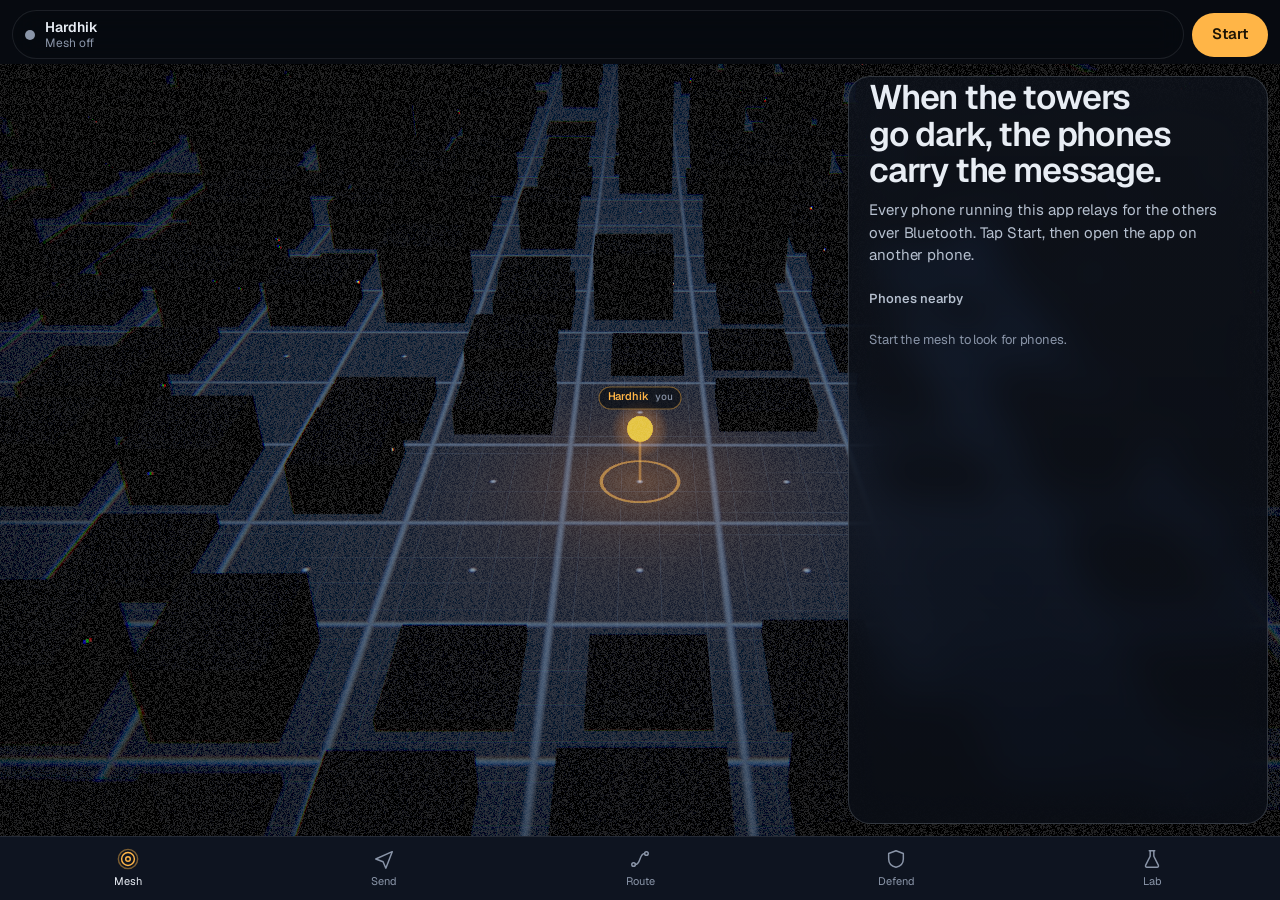
==== app/src/main/assets/web/index.html @ 1b52051a "UI: profile name card and Nearby / Through the mesh contact groups" ====
<!doctype html>
<html lang="en">
<head>
  <meta charset="utf-8">
  <meta name="viewport" content="width=device-width, initial-scale=1, viewport-fit=cover, user-scalable=no">
  <meta name="color-scheme" content="dark">
  <title>Mesh Testbed</title>
  <link rel="stylesheet" href="styles.css">
  <script type="importmap">{ "imports": { "three": "./vendor/three.module.min.js" } }</script>
  <script type="module" src="js/main.js"></script>
</head>
<body data-chapter="mesh">
  <canvas id="world" aria-hidden="true"></canvas>

  <div class="boot" id="boot" aria-hidden="true">
    <svg class="boot-mark" viewBox="0 0 64 64" width="56" height="56"><circle cx="32" cy="32" r="4"/><circle cx="32" cy="32" r="14"/><circle cx="32" cy="32" r="26"/></svg>
    <p>Lighting up the mesh</p>
  </div>

  <!-- name tags pinned above each phone in the world (positioned every frame) -->
  <div class="tags" id="tags" aria-hidden="true"></div>

  <header class="top">
    <button class="pill" id="pill" type="button" aria-label="This phone">
      <span class="lamp" aria-hidden="true"></span>
      <span class="pill-text"><b id="pill-name">This phone</b><span id="pill-sub">Mesh off</span></span>
    </button>
    <button class="power" id="power" type="button">Start</button>
  </header>

  <section class="sheet" id="sheet" aria-live="polite">
    <button class="grip" id="grip" type="button" aria-label="Expand panel"><span></span></button>
    <div class="sheet-body" id="sheet-body">

      <!-- Mesh -->
      <div class="panel" data-panel="mesh">
        <h1 class="display">When the towers go dark, the phones carry the message.</h1>
        <p class="lede" id="mesh-lede">Every phone running this app relays for the others over Bluetooth. Start it on two or more phones to see them here.</p>
        <div class="inspector" id="inspector" hidden></div>
        <h2 class="h2">Phones nearby</h2>
        <ul class="list" id="neighbors"></ul>
      </div>

      <!-- Send -->
      <div class="panel" data-panel="send" hidden>
        <h2 class="h1">Send through the mesh</h2>
        <p class="hint">Pick a phone. Your message hops through whoever is in between.</p>
        <div id="dest">
          <p class="group-label" id="dest-near-label">Nearby</p>
          <div class="chips" id="dest-near"></div>
          <p class="group-label" id="dest-far-label">Through the mesh</p>
          <div class="chips chips-far" id="dest-far"></div>
          <p class="hint" id="dest-empty"></p>
        </div>
        <div class="compose">
          <textarea id="text" rows="2" maxlength="160" placeholder="Write a message"></textarea>
          <div class="compose-actions">
            <button class="btn btn-primary" id="send" type="button">Send</button>
            <button class="btn btn-sos" id="sos" type="button">Send SOS</button>
          </div>
        </div>
        <ol class="thread" id="thread"></ol>
      </div>

      <!-- Route -->
      <div class="panel" data-panel="route" hidden>
        <h2 class="h1">How messages find their way</h2>
        <div class="segmented" role="radiogroup" aria-label="Routing">
          <button type="button" role="radio" data-mode="M">Learned route</button>
          <button type="button" role="radio" data-mode="F">Flooding</button>
        </div>
        <p class="hint" id="mode-hint"></p>
        <label class="row-switch"><span><b>Emergency triage</b><small>Detects SOS texts, shrinks them, sends two copies first</small></span><input type="checkbox" id="triage"></label>
        <div class="range">
          <div class="range-head"><b>Range limit</b><output id="range-out"></output></div>
          <input type="range" id="range" min="-100" max="-40" step="1">
          <small>Drag right to ignore weaker phones. This turns a room into a multi-hop chain.</small>
        </div>
        <h2 class="h2">What this phone has learned</h2>
        <div class="weights" id="weights"></div>
        <p class="hint" id="learn-sub"></p>
        <h2 class="h2">Likely to meet next</h2>
        <ul class="bars" id="predict"></ul>
      </div>

      <!-- Defend -->
      <div class="panel" data-panel="defend" hidden>
        <h2 class="h1">Spotting a phone that swallows messages</h2>
        <p class="hint">Each relay must confirm it passed your message on. Phones that keep going quiet build up suspicion, and past a threshold they are cut out of every route.</p>
        <h2 class="h2">Trust in nearby phones</h2>
        <ul class="bars" id="trust"></ul>
        <label class="row-switch row-danger"><span><b>Act as the attacker</b><small>This phone lies about its routes and drops everything it receives</small></span><input type="checkbox" id="sinkhole"></label>
        <button class="btn btn-quiet" id="reset-trust" type="button">Forgive all phones</button>
      </div>

      <!-- Lab -->
      <div class="panel" data-panel="lab" hidden>
        <h2 class="h1">Run an experiment</h2>
        <p class="hint">Sends a burst of messages to random phones using the current routing. Run it once per mode on the same layout.</p>
        <div class="range"><div class="range-head"><b>Messages</b><output id="n-out"></output></div><input type="range" id="n" min="5" max="100" value="30"></div>
        <div class="range"><div class="range-head"><b>One every</b><output id="iv-out"></output></div><input type="range" id="iv" min="1" max="10" value="3"></div>
        <div class="range"><div class="range-head"><b>Share sent as SOS</b><output id="sosf-out"></output></div><input type="range" id="sosf" min="0" max="100" value="20"></div>
        <div class="row-actions">
          <button class="btn btn-primary" id="run" type="button">Run experiment</button>
          <button class="btn" id="stop-run" type="button">Stop</button>
        </div>
        <p class="progress" id="exp-progress"></p>
        <table class="results" id="results"></table>
        <p class="hint" id="frames"></p>
        <div class="row-actions">
          <button class="btn" id="save" type="button">Save CSV</button>
          <button class="btn" id="share" type="button">Share CSV</button>
          <button class="btn btn-quiet" id="reset" type="button">Reset results</button>
        </div>
        <details class="log"><summary>Event log</summary><pre id="log"></pre></details>
      </div>

    </div>
  </section>

  <nav class="nav" aria-label="Chapters">
    <button type="button" data-goto="mesh" aria-current="page"><svg viewBox="0 0 24 24"><circle cx="12" cy="12" r="2.5"/><circle cx="12" cy="12" r="7"/><circle cx="12" cy="12" r="10.5" opacity=".45"/></svg><span>Mesh</span></button>
    <button type="button" data-goto="send"><svg viewBox="0 0 24 24"><path d="M3 12l18-8-7 18-3-7z"/></svg><span>Send</span></button>
    <button type="button" data-goto="route"><svg viewBox="0 0 24 24"><circle cx="5" cy="18" r="2"/><circle cx="19" cy="6" r="2"/><path d="M7 18c6 0 4-12 10-12"/></svg><span>Route</span></button>
    <button type="button" data-goto="defend"><svg viewBox="0 0 24 24"><path d="M12 3l8 3v6c0 5-3.5 8-8 9-4.5-1-8-4-8-9V6z"/></svg><span>Defend</span></button>
    <button type="button" data-goto="lab"><svg viewBox="0 0 24 24"><path d="M9 3h6M10 3v6l-5 10a1.5 1.5 0 0 0 1.3 2h11.4a1.5 1.5 0 0 0 1.3-2L14 9V3"/></svg><span>Lab</span></button>
  </nav>

  <div class="namecard" id="namecard" role="dialog" aria-modal="true" aria-labelledby="nc-title" hidden>
    <form class="namecard-body" id="nc-form">
      <h2 class="h1" id="nc-title">What should your friends see?</h2>
      <p class="hint">Your name is announced to every phone in the mesh and travels with your messages, so friends find you by name even when you are out of their range.</p>
      <input id="nc-input" maxlength="24" autocomplete="nickname" placeholder="Your name, e.g. Hardhik" required>
      <div class="row-actions">
        <button class="btn btn-primary" type="submit">Save name</button>
        <button class="btn btn-quiet" type="button" id="nc-cancel">Cancel</button>
      </div>
    </form>
  </div>

  <div class="toast" id="toast" role="status" hidden></div>
</body>
</html>
---- app/src/main/assets/web/styles.css ----
/* Mesh Testbed — a blacked-out city seen from above; your phone is the lantern.
   Four colours, each with one meaning:
   lantern (you, SOS) · route (learned hops) · storm (flooding) · hazard (attack, quarantine). */

@font-face { font-family: "Geist"; src: url("fonts/Geist-Variable.woff2") format("woff2"); font-weight: 100 900; font-display: swap; }
@font-face { font-family: "Geist Mono"; src: url("fonts/GeistMono-Variable.woff2") format("woff2"); font-weight: 100 900; font-display: swap; }

:root {
  --night: #070a10;
  --panel: rgba(14, 20, 32, 0.72);
  --panel-solid: #0e1420;
  --edge: rgba(220, 230, 245, 0.10);
  --edge-2: rgba(220, 230, 245, 0.18);
  --text: #e8edf4;
  --text-2: #b6c0cf;
  --muted: #8a95a8;
  --lantern: #ffb547;
  --route: #5ee6c8;
  --storm: #7c8cff;
  --hazard: #ff5a4e;

  --sans: "Geist", system-ui, -apple-system, "Segoe UI", sans-serif;
  --mono: "Geist Mono", ui-monospace, monospace;
  --nav-h: 64px;
  --safe-b: env(safe-area-inset-bottom, 0px);
  --safe-t: env(safe-area-inset-top, 0px);
  --ease: cubic-bezier(0.2, 0.7, 0.1, 1);
  color-scheme: dark;
}

*, *::before, *::after { box-sizing: border-box; }
html, body { height: 100%; }
body {
  margin: 0; overflow: hidden; background: var(--night); color: var(--text);
  font: 400 15px/1.5 var(--sans); letter-spacing: -0.006em;
  -webkit-font-smoothing: antialiased; -webkit-tap-highlight-color: transparent;
  user-select: none; -webkit-user-select: none;
}
button, input, textarea { font: inherit; color: inherit; }
button { cursor: pointer; }
:focus-visible { outline: 2px solid var(--route); outline-offset: 2px; border-radius: 6px; }

#world { position: fixed; inset: 0; width: 100vw; height: 100vh; display: block; touch-action: none; }
body.no-webgl #world { display: none; }
body.no-webgl { background: radial-gradient(ellipse 80% 50% at 50% 30%, rgba(255, 181, 71, 0.12), transparent 70%), var(--night); }

/* ─── boot ─── */
.boot {
  position: fixed; inset: 0; z-index: 50; display: grid; place-content: center; justify-items: center; gap: 14px;
  background: var(--night); transition: opacity 0.9s var(--ease), visibility 0.9s;
}
.boot p { margin: 0; color: var(--muted); font-size: 13px; }
.boot-mark { fill: none; stroke: var(--lantern); stroke-width: 1.5; }
.boot-mark circle:nth-child(1) { fill: var(--lantern); stroke: none; }
.boot-mark circle:nth-child(2) { animation: ping 1.6s var(--ease) infinite; transform-origin: 32px 32px; }
.boot-mark circle:nth-child(3) { animation: ping 1.6s var(--ease) 0.4s infinite; transform-origin: 32px 32px; opacity: 0.5; }
@keyframes ping { from { transform: scale(0.4); opacity: 1; } to { transform: scale(1); opacity: 0; } }
body.ready .boot { opacity: 0; visibility: hidden; }

/* ─── name tags over phones ─── */
.tags { position: fixed; inset: 0; pointer-events: none; z-index: 4; }
.tag {
  position: absolute; left: 0; top: 0; transform: translate(-50%, -100%);
  padding: 3px 8px 4px; border-radius: 999px; white-space: nowrap;
  background: rgba(7, 10, 16, 0.62); border: 1px solid var(--edge);
  font-size: 11px; line-height: 1.25; color: var(--text-2);
  transition: opacity 0.3s;
}
.tag b { font-weight: 550; color: var(--text); }
.tag small { font: 500 10px/1 var(--mono); color: var(--muted); margin-left: 6px; }
.tag.self { border-color: rgba(255, 181, 71, 0.45); }
.tag.self b { color: var(--lantern); }
.tag.bad { border-color: rgba(255, 90, 78, 0.6); }
.tag.bad b { color: var(--hazard); }
.tag.away { opacity: 0.45; }

/* ─── top pill ─── */
.top {
  position: fixed; z-index: 10; left: 12px; right: 12px; top: calc(10px + var(--safe-t));
  display: flex; align-items: center; gap: 8px;
}
.pill {
  flex: 1; min-width: 0; display: flex; align-items: center; gap: 10px; text-align: left;
  padding: 8px 14px 8px 12px; border-radius: 999px; border: 1px solid var(--edge);
  background: rgba(7, 10, 16, 0.55); -webkit-backdrop-filter: blur(14px); backdrop-filter: blur(14px);
}
.pill-text { display: grid; min-width: 0; line-height: 1.2; }
.pill-text b { font-weight: 600; font-size: 14px; overflow: hidden; text-overflow: ellipsis; white-space: nowrap; }
.pill-text span { font-size: 12px; color: var(--muted); overflow: hidden; text-overflow: ellipsis; white-space: nowrap; }
.lamp { width: 10px; height: 10px; border-radius: 50%; background: var(--muted); flex: none; }
body.running .lamp { background: var(--lantern); box-shadow: 0 0 0 4px rgba(255, 181, 71, 0.18), 0 0 14px var(--lantern); }
body.attacker .lamp { background: var(--hazard); box-shadow: 0 0 0 4px rgba(255, 90, 78, 0.2), 0 0 14px var(--hazard); }
.power {
  flex: none; height: 44px; padding: 0 20px; border-radius: 999px; border: 0; font-weight: 600;
  background: var(--lantern); color: #1d1405;
}
body.running .power { background: rgba(7, 10, 16, 0.55); color: var(--text); border: 1px solid var(--edge-2); -webkit-backdrop-filter: blur(14px); backdrop-filter: blur(14px); }

/* ─── bottom sheet ─── */
.sheet {
  position: fixed; z-index: 8; left: 0; right: 0; bottom: calc(var(--nav-h) + var(--safe-b));
  height: var(--sheet-h, 42vh); max-height: calc(100vh - 140px);
  background: linear-gradient(180deg, rgba(14, 20, 32, 0.62), rgba(10, 14, 22, 0.86));
  -webkit-backdrop-filter: blur(20px) saturate(140%); backdrop-filter: blur(20px) saturate(140%);
  border-top: 1px solid var(--edge-2); border-radius: 22px 22px 0 0;
  display: flex; flex-direction: column;
  transition: height 0.5s var(--ease);
}
.sheet.dragging { transition: none; }
.grip { flex: none; height: 26px; border: 0; background: none; display: grid; place-items: center; touch-action: none; }
.grip span { width: 40px; height: 4px; border-radius: 4px; background: var(--edge-2); }
.sheet-body { flex: 1; overflow-y: auto; overscroll-behavior: contain; padding: 0 20px 24px; user-select: text; -webkit-user-select: text; }
.panel[hidden] { display: none; }
.panel { animation: panel-in 0.45s var(--ease); }
@keyframes panel-in { from { opacity: 0; transform: translateY(10px); } to { opacity: 1; transform: none; } }

.display { margin: 2px 0 10px; font-size: clamp(25px, 7vw, 34px); line-height: 1.08; font-weight: 600; letter-spacing: -0.035em; max-width: 18ch; text-wrap: balance; }
.h1 { margin: 2px 0 8px; font-size: 22px; line-height: 1.15; font-weight: 600; letter-spacing: -0.025em; text-wrap: balance; }
.h2 { margin: 22px 0 8px; font-size: 13px; font-weight: 550; color: var(--text-2); letter-spacing: 0; }
.lede { margin: 0 0 6px; color: var(--text-2); max-width: 46ch; }
.hint { margin: 6px 0 10px; color: var(--muted); font-size: 13px; max-width: 52ch; }

/* lists */
.list { list-style: none; margin: 0; padding: 0; }
.list li { border-top: 1px solid var(--edge); }
.list li:first-child { border-top: 0; }
.list button {
  width: 100%; display: grid; grid-template-columns: 12px 1fr auto; align-items: center; gap: 12px;
  padding: 12px 2px; border: 0; background: none; text-align: left;
}
.list .dot { width: 10px; height: 10px; border-radius: 50%; background: var(--route); box-shadow: 0 0 10px rgba(94, 230, 200, 0.6); }
.list .dot.away { background: var(--muted); box-shadow: none; }
.list .dot.bad { background: var(--hazard); box-shadow: 0 0 10px rgba(255, 90, 78, 0.7); }
.list .name { font-weight: 550; }
.list .sub { display: block; font-size: 12px; color: var(--muted); }
.list .num { font: 500 12px/1 var(--mono); color: var(--text-2); }
.empty { padding: 14px 0; color: var(--muted); font-size: 13px; }

.inspector {
  margin: 14px 0 0; padding: 14px; border-radius: 16px; border: 1px solid var(--edge-2);
  background: rgba(7, 10, 16, 0.4);
}
.inspector h3 { margin: 0 0 2px; font-size: 17px; font-weight: 600; }
.inspector .facts { display: grid; grid-template-columns: repeat(3, 1fr); gap: 10px; margin: 12px 0; }
.inspector .facts div { display: grid; gap: 2px; }
.inspector dt { font-size: 11px; color: var(--muted); }
.inspector dd { margin: 0; font: 500 15px/1.2 var(--mono); }
.inspector .row-actions { margin-top: 4px; }

/* buttons & controls */
.btn {
  height: 44px; padding: 0 18px; border-radius: 12px; border: 1px solid var(--edge-2);
  background: rgba(255, 255, 255, 0.04); font-weight: 550;
}
.btn:disabled { opacity: 0.4; }
.btn-primary { background: var(--route); color: #04211b; border-color: transparent; }
.btn-sos { background: rgba(255, 181, 71, 0.14); color: var(--lantern); border-color: rgba(255, 181, 71, 0.4); }
.btn-quiet { border-color: transparent; background: none; color: var(--text-2); padding: 0 6px; }
.row-actions { display: flex; flex-wrap: wrap; gap: 8px; margin: 14px 0 4px; }

.chips { display: flex; gap: 8px; overflow-x: auto; padding: 4px 0 10px; scrollbar-width: none; }
.chips::-webkit-scrollbar { display: none; }
.chip {
  flex: none; height: 36px; padding: 0 14px; border-radius: 999px; border: 1px solid var(--edge-2);
  background: none; color: var(--text-2); font-size: 14px;
}
.chip[aria-pressed="true"] { background: rgba(94, 230, 200, 0.14); border-color: var(--route); color: var(--text); }
.chip small { color: var(--muted); margin-left: 6px; font-size: 11px; }

.compose { display: grid; gap: 8px; }
.compose textarea {
  width: 100%; resize: none; padding: 12px 14px; border-radius: 14px; border: 1px solid var(--edge-2);
  background: rgba(7, 10, 16, 0.5); line-height: 1.4;
}
.compose textarea::placeholder { color: var(--muted); }
.compose-actions { display: grid; grid-template-columns: 1fr 1fr; gap: 8px; }

.thread { list-style: none; margin: 16px 0 0; padding: 0; display: grid; gap: 10px; }
.msg { max-width: 86%; padding: 10px 12px; border-radius: 16px; background: rgba(255, 255, 255, 0.05); border: 1px solid var(--edge); }
.msg.out { justify-self: end; background: rgba(94, 230, 200, 0.09); border-color: rgba(94, 230, 200, 0.22); border-bottom-right-radius: 6px; }
.msg.in { border-bottom-left-radius: 6px; }
.msg.sos { background: rgba(255, 181, 71, 0.1); border-color: rgba(255, 181, 71, 0.35); }
.msg .who { font-size: 11px; color: var(--muted); }
.msg p { margin: 2px 0 4px; }
.msg .meta { font-size: 11px; color: var(--muted); }
.msg .meta.ok { color: var(--route); }

.segmented { display: grid; grid-template-columns: 1fr 1fr; gap: 4px; padding: 4px; border-radius: 14px; background: rgba(7, 10, 16, 0.5); border: 1px solid var(--edge); }
.segmented button { height: 40px; border: 0; border-radius: 10px; background: none; color: var(--text-2); font-weight: 550; }
.segmented button[aria-checked="true"][data-mode="M"] { background: rgba(94, 230, 200, 0.16); color: var(--route); }
.segmented button[aria-checked="true"][data-mode="F"] { background: rgba(124, 140, 255, 0.18); color: var(--storm); }

.row-switch { display: flex; align-items: center; gap: 14px; padding: 14px 0; border-bottom: 1px solid var(--edge); }
.row-switch span { flex: 1; display: grid; }
.row-switch small { color: var(--muted); font-size: 12px; }
.row-switch input { appearance: none; -webkit-appearance: none; flex: none; width: 46px; height: 28px; border-radius: 999px; background: rgba(255, 255, 255, 0.12); position: relative; transition: background 0.2s; }
.row-switch input::after { content: ""; position: absolute; top: 3px; left: 3px; width: 22px; height: 22px; border-radius: 50%; background: var(--text); transition: transform 0.25s var(--ease); }
.row-switch input:checked { background: var(--route); }
.row-switch input:checked::after { transform: translateX(18px); }
.row-danger input:checked { background: var(--hazard); }

.range { padding: 12px 0 6px; }
.range-head { display: flex; justify-content: space-between; align-items: baseline; }
.range output { font: 500 13px/1 var(--mono); color: var(--text-2); }
.range small { color: var(--muted); font-size: 12px; }
input[type="range"] { width: 100%; height: 32px; margin: 4px 0; accent-color: var(--route); background: none; }

.weights { display: grid; grid-template-columns: repeat(7, 1fr); gap: 6px; align-items: end; height: 92px; padding-top: 4px; }
.weights div { display: grid; grid-template-rows: 1fr auto; height: 100%; gap: 4px; text-align: center; }
.weights i { align-self: end; display: block; border-radius: 4px 4px 1px 1px; background: var(--route); opacity: 0.85; min-height: 2px; }
.weights i.neg { background: var(--hazard); opacity: 0.7; }
.weights span { font-size: 10px; color: var(--muted); line-height: 1.1; }

.bars { list-style: none; margin: 0; padding: 0; display: grid; gap: 10px; }
.bars li { display: grid; grid-template-columns: 1fr auto; gap: 4px 10px; font-size: 14px; }
.bars .track { grid-column: 1 / -1; height: 6px; border-radius: 6px; background: rgba(255, 255, 255, 0.07); overflow: hidden; }
.bars .fill { display: block; height: 100%; border-radius: 6px; background: var(--route); }
.bars .fill.warn { background: var(--lantern); }
.bars .fill.bad { background: var(--hazard); }
.bars .val { font: 500 12px/1.4 var(--mono); color: var(--text-2); }

.results { width: 100%; border-collapse: collapse; margin-top: 14px; font-size: 13px; }
.results th { text-align: left; font-weight: 500; color: var(--muted); font-size: 12px; padding: 6px 4px; }
.results td { padding: 8px 4px; border-top: 1px solid var(--edge); font-family: var(--mono); font-size: 13px; }
.results td:first-child { font-family: var(--sans); font-weight: 550; }
.results .m td:first-child { color: var(--route); }
.results .f td:first-child { color: var(--storm); }
.progress { margin: 6px 0 0; font: 500 13px/1 var(--mono); color: var(--lantern); min-height: 13px; }

.log { margin-top: 18px; }
.log summary { color: var(--text-2); font-size: 13px; padding: 8px 0; }
.log pre { margin: 0; max-height: 260px; overflow: auto; font: 400 11px/1.5 var(--mono); color: var(--muted); white-space: pre-wrap; }

/* ─── bottom nav ─── */
.nav {
  position: fixed; z-index: 9; left: 0; right: 0; bottom: 0;
  height: calc(var(--nav-h) + var(--safe-b)); padding-bottom: var(--safe-b);
  display: grid; grid-template-columns: repeat(5, 1fr);
  background: var(--panel-solid); border-top: 1px solid var(--edge);
}
.nav button { border: 0; background: none; display: grid; place-items: center; align-content: center; gap: 3px; color: var(--muted); font-size: 11px; }
.nav svg { width: 22px; height: 22px; fill: none; stroke: currentColor; stroke-width: 1.6; stroke-linecap: round; stroke-linejoin: round; }
.nav button[aria-current="page"] { color: var(--text); }
.nav button[aria-current="page"] svg { stroke: var(--lantern); }
body[data-chapter="defend"] .nav button[aria-current="page"] svg { stroke: var(--hazard); }

/* ─── contacts: nearby vs through the mesh ─── */
.group-label { margin: 10px 0 2px; font-size: 11px; letter-spacing: 0.06em; text-transform: uppercase; color: var(--muted); }
.chips-far .chip { border-style: dashed; }

/* ─── profile name card ─── */
.namecard {
  position: fixed; inset: 0; z-index: 40; display: grid; place-items: end center;
  background: rgba(4, 6, 10, 0.55); backdrop-filter: blur(6px); -webkit-backdrop-filter: blur(6px);
  padding: 16px 16px calc(16px + var(--safe-b));
}
.namecard[hidden] { display: none; }
.namecard-body {
  width: min(440px, 100%); display: grid; gap: 12px; padding: 22px 20px 18px;
  background: var(--panel-solid); border: 1px solid var(--edge-2); border-radius: 22px;
}
.namecard-body .h1 { margin: 0; }
.namecard-body .hint { margin: 0; }
.namecard-body input {
  font: 500 17px/1.2 var(--sans); color: var(--text); background: rgba(255, 255, 255, 0.04);
  border: 1px solid var(--edge-2); border-radius: 14px; padding: 14px 14px;
}
.namecard-body input:focus { outline: 2px solid var(--route); outline-offset: 1px; border-color: transparent; }

.toast {
  position: fixed; z-index: 30; left: 50%; top: calc(env(safe-area-inset-top, 0px) + 72px); transform: translateX(-50%);
  max-width: calc(100vw - 32px); padding: 10px 16px; border-radius: 12px;
  background: var(--panel-solid); border: 1px solid var(--edge-2); font-size: 13px;
}

@media (orientation: landscape) and (min-width: 700px) {
  .sheet { left: auto; right: 12px; width: min(420px, 46vw); bottom: calc(var(--nav-h) + 12px); height: auto; top: 76px; max-height: none; border-radius: 22px; border: 1px solid var(--edge-2); }
  .grip { display: none; }
}

@media (prefers-reduced-motion: reduce) {
  *, *::before, *::after { animation-duration: 0.01ms !important; transition-duration: 0.01ms !important; }
}
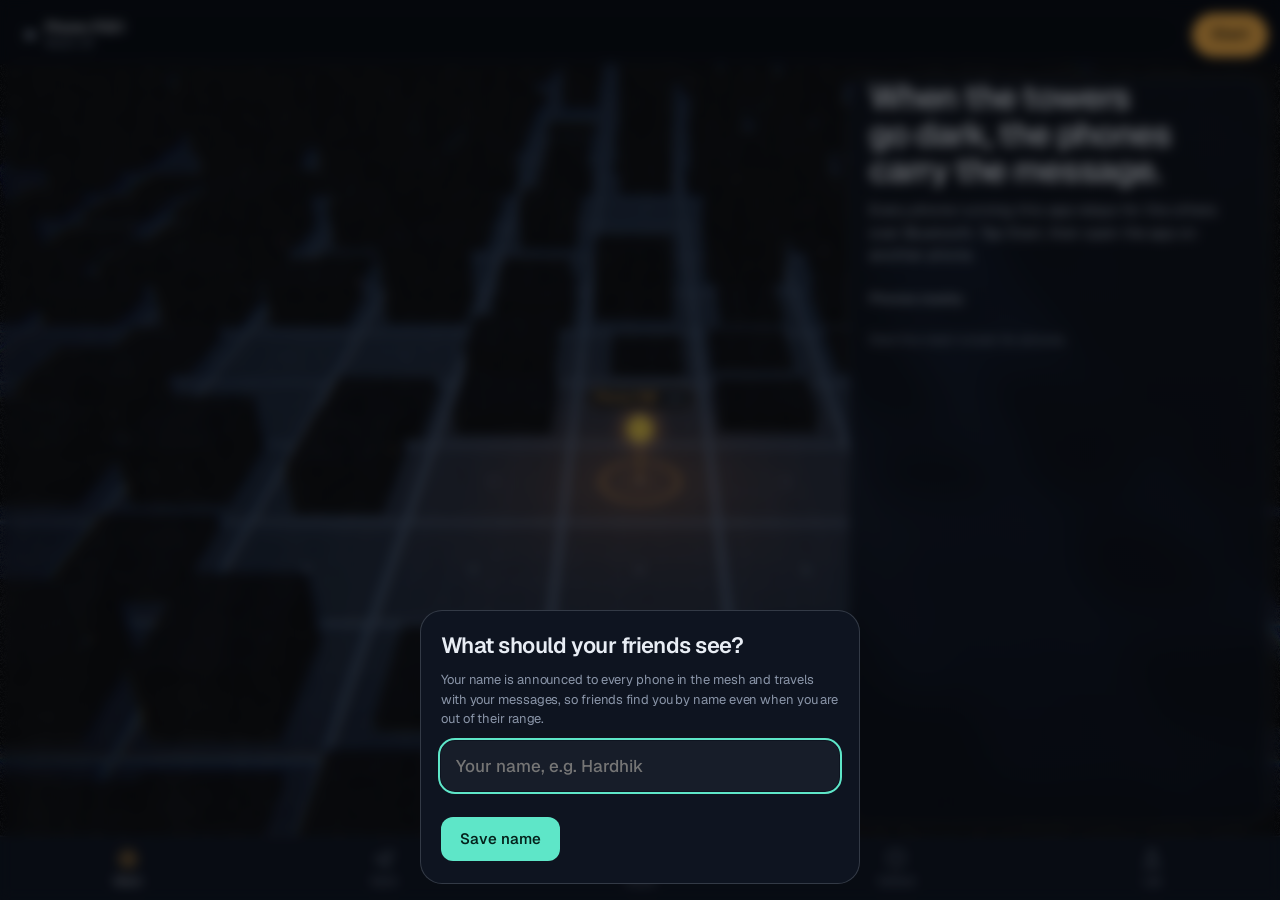
==== commit 5b9d6420: "UI: plain-language signal strength (Strong / Good / Fair / Weak) next to dBm" ====
--- a/app/src/main/assets/web/index.html
+++ b/app/src/main/assets/web/index.html
@@ -74,7 +74,7 @@
         <div class="range">
           <div class="range-head"><b>Range limit</b><output id="range-out"></output></div>
           <input type="range" id="range" min="-100" max="-40" step="1">
-          <small>Drag right to ignore weaker phones. This turns a room into a multi-hop chain.</small>
+          <small>Signal is in dBm: always negative, and closer to 0 means stronger (about −40 right next to you, −60 same room, −90 edge of range). Drag right to ignore weaker phones and turn a room into a multi-hop chain.</small>
         </div>
         <h2 class="h2">What this phone has learned</h2>
         <div class="weights" id="weights"></div>
--- a/app/src/main/assets/web/styles.css
+++ b/app/src/main/assets/web/styles.css
@@ -133,7 +133,8 @@
 .list .dot.bad { background: var(--hazard); box-shadow: 0 0 10px rgba(255, 90, 78, 0.7); }
 .list .name { font-weight: 550; }
 .list .sub { display: block; font-size: 12px; color: var(--muted); }
-.list .num { font: 500 12px/1 var(--mono); color: var(--text-2); }
+.list .num { font: 500 12px/1.3 var(--mono); color: var(--text-2); text-align: right; }
+.list .num b { display: block; font: 600 12px/1.3 var(--sans); color: var(--text); }
 .empty { padding: 14px 0; color: var(--muted); font-size: 13px; }
 
 .inspector {
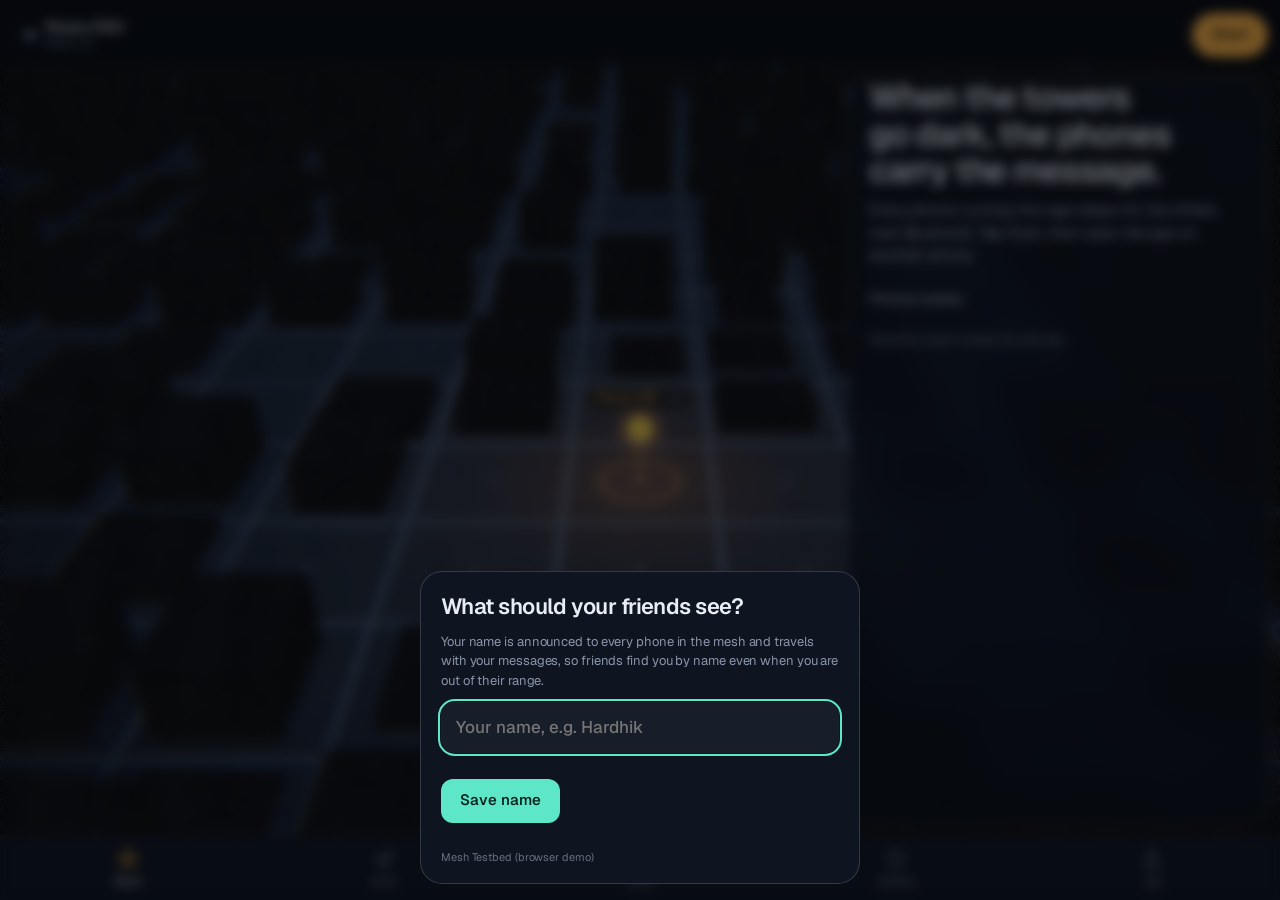
==== commit ac263637: "Keep a backup copy of the name in page storage and show the build number" ====
--- a/app/src/main/assets/web/index.html
+++ b/app/src/main/assets/web/index.html
@@ -113,6 +113,7 @@
           <button class="btn btn-quiet" id="reset" type="button">Reset results</button>
         </div>
         <details class="log"><summary>Event log</summary><pre id="log"></pre></details>
+        <p class="hint build" id="lab-build"></p>
       </div>
 
     </div>
@@ -135,6 +136,7 @@
         <button class="btn btn-primary" type="submit">Save name</button>
         <button class="btn btn-quiet" type="button" id="nc-cancel">Cancel</button>
       </div>
+      <p class="hint build" id="nc-build"></p>
     </form>
   </div>
 
--- a/app/src/main/assets/web/styles.css
+++ b/app/src/main/assets/web/styles.css
@@ -282,3 +282,4 @@
 @media (prefers-reduced-motion: reduce) {
   *, *::before, *::after { animation-duration: 0.01ms !important; transition-duration: 0.01ms !important; }
 }
+.hint.build { margin-top: 10px; font-size: 11px; opacity: .7; font-variant-numeric: tabular-nums; }
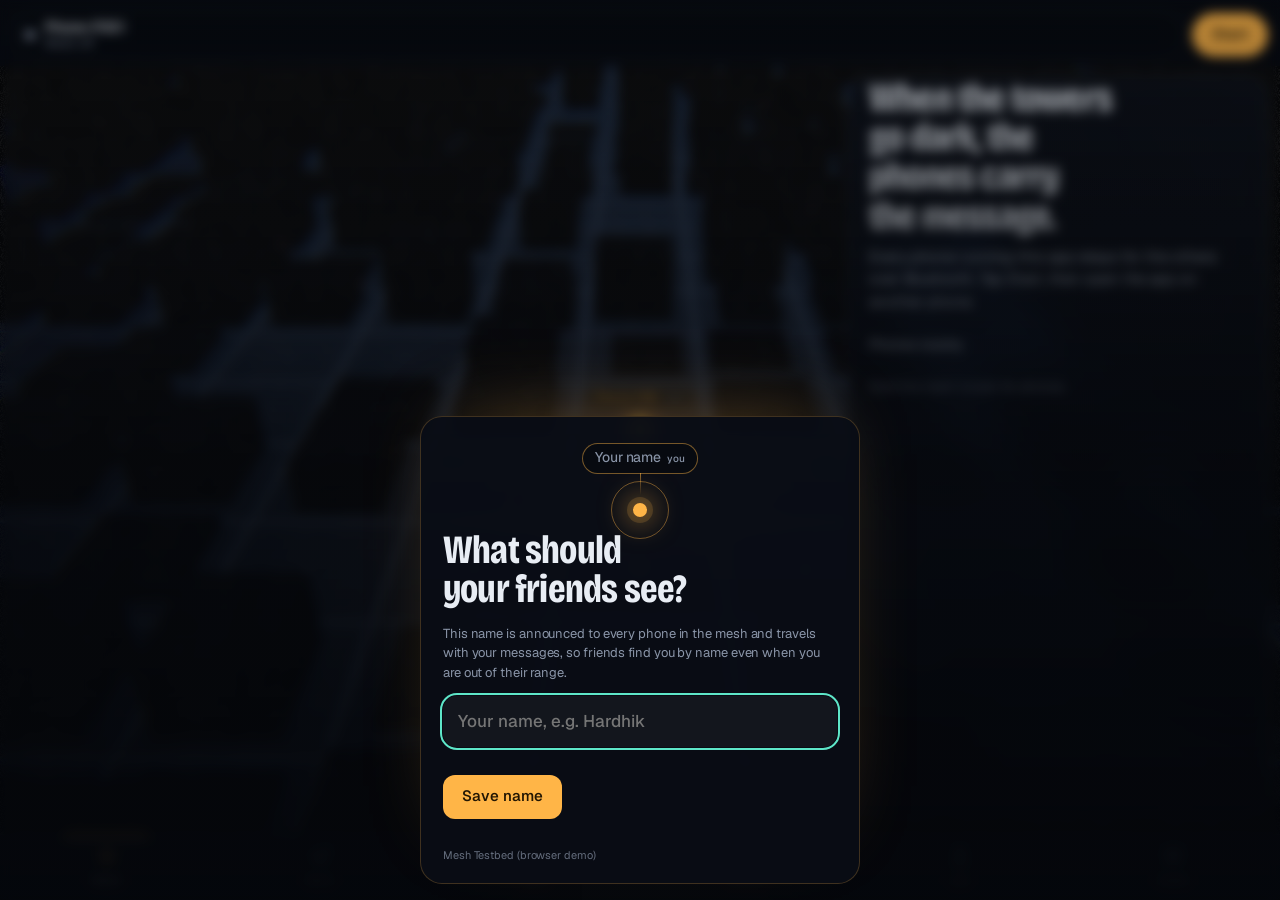
==== commit 26f69a27: "Add the Field guide chapter with a test checklist, live name preview, and hop pips on receipts" ====
--- a/app/src/main/assets/web/index.html
+++ b/app/src/main/assets/web/index.html
@@ -116,6 +116,139 @@
         <p class="hint build" id="lab-build"></p>
       </div>
 
+      <!-- Guide -->
+      <div class="panel guide" data-panel="guide" hidden>
+        <h2 class="display display-sm">Field guide</h2>
+        <p class="lede">How to set the phones up, run every test, and show the results to someone else.</p>
+
+        <nav class="toc" aria-label="On this page">
+          <a href="#g-setup">Set up</a><a href="#g-screens">Screens</a><a href="#g-signal">Signal</a><a href="#g-tests">Test plan</a><a href="#g-demo">Five-minute demo</a><a href="#g-help">Problems</a><a href="#g-auto">Automated tests</a>
+        </nav>
+
+        <section class="g-sec" id="g-setup">
+          <h3 class="g-h">Set up each phone</h3>
+          <ol class="steps">
+            <li><b>Install the app.</b> Open the latest release on the phone, download <i>MeshTestbed.apk</i>, allow installs from your browser, and install. To update, install over the old app. Uninstalling first erases your saved name.</li>
+            <li><b>Check the build.</b> Every phone should run the same one. This phone runs <span class="build-inline" id="g-build">the browser demo</span>.</li>
+            <li><b>Give it a name.</b> Friends find you by this name, even when you are out of their range. Tap your name at the top to change it.</li>
+            <li><b>Press Start and allow Nearby devices.</b> On Android 11 or older, also switch Location on, because Android needs it to scan for Bluetooth.</li>
+            <li><b>Keep the screen on.</b> The app holds it awake. Android slows Bluetooth scanning for apps in the background.</li>
+          </ol>
+        </section>
+
+        <section class="g-sec" id="g-screens">
+          <h3 class="g-h">What each screen is for</h3>
+          <ul class="screens">
+            <li><button type="button" data-goto="mesh"><b>Mesh</b><span>Every phone you can hear, placed by signal strength. Tap one to see its link, battery and trust, or to block it.</span></button></li>
+            <li><button type="button" data-goto="send"><b>Send</b><span>Message anyone by name. Phones out of your range are listed under Through the mesh with their hop count.</span></button></li>
+            <li><button type="button" data-goto="route"><b>Route</b><span>Switch between learned routing and flooding, set a range limit, and watch what this phone has learned.</span></button></li>
+            <li><button type="button" data-goto="defend"><b>Defend</b><span>Trust in each neighbour. Turn this phone into an attacker to see the others catch it.</span></button></li>
+            <li><button type="button" data-goto="lab"><b>Lab</b><span>Run a burst of test messages, compare the two routing modes, and save the log as a CSV.</span></button></li>
+          </ul>
+        </section>
+
+        <section class="g-sec" id="g-signal">
+          <h3 class="g-h">Reading the signal</h3>
+          <p>Bluetooth signal is shown in dBm. It is always negative, and closer to zero means stronger.</p>
+          <figure class="scale" aria-label="Signal scale from -40 dBm, right next to you, to -90 dBm, edge of range">
+            <div class="scale-bar"></div>
+            <ol class="scale-marks">
+              <li style="--at:0%"><b>−40</b><span>Next to you</span></li>
+              <li style="--at:40%"><b>−60</b><span>Same room</span></li>
+              <li style="--at:80%"><b>−80</b><span>A wall away</span></li>
+              <li style="--at:100%"><b>−90</b><span>Edge of range</span></li>
+            </ol>
+          </figure>
+          <p class="hint">Words on screen follow the same scale: Strong is −60 or better, Good to −72, Fair to −82, and Weak below that.</p>
+        </section>
+
+        <section class="g-sec" id="g-tests">
+          <h3 class="g-h">Test plan</h3>
+          <p>Run these in order with three to five phones. Tick each one off as it passes; the ticks stay on this phone.</p>
+          <div class="g-progress"><div class="g-progress-bar"><i id="g-bar"></i></div><span id="g-count">0 of 7 done</span><button class="btn-link" type="button" id="g-clear">Clear ticks</button></div>
+          <ol class="tests" id="g-test-list">
+            <li class="test" data-test="t1">
+              <h4>Same room, one hop</h4>
+              <p class="need">3 phones within a few metres, nothing blocked, Range limit off</p>
+              <dl><dt>Do</dt><dd>On phone A, open Send, pick C under Nearby and send a message.</dd>
+              <dt>Pass when</dt><dd>A shows <q>Delivered in 1 hop</q> and C shows the message from A by name.</dd></dl>
+              <label class="tick"><input type="checkbox"><span>Passed</span></label>
+            </li>
+            <li class="test" data-test="t2">
+              <h4>Force a relay</h4>
+              <p class="need">The same 3 phones</p>
+              <dl><dt>Do</dt><dd>On A, tap C in Mesh and choose Block this phone. On C, block A. Send from A to C again.</dd>
+              <dt>Pass when</dt><dd>The light hops through B on the map and A shows <q>Delivered in 2 hops</q>. With 4 phones in a chain A–B–C–D, A to D takes 3 hops.</dd></dl>
+              <label class="tick"><input type="checkbox"><span>Passed</span></label>
+            </li>
+            <li class="test" data-test="t3">
+              <h4>Reach a phone you cannot hear</h4>
+              <p class="need">The chain from the previous test</p>
+              <dl><dt>Do</dt><dd>Wait about 30 seconds, then open Send on A.</dd>
+              <dt>Pass when</dt><dd>C is listed by name under Through the mesh with <q>2 hops</q>, and a message sent to it is delivered.</dd></dl>
+              <label class="tick"><input type="checkbox"><span>Passed</span></label>
+            </li>
+            <li class="test" data-test="t4">
+              <h4>Store, carry, forward</h4>
+              <p class="need">The chain, Learned route on every phone</p>
+              <dl><dt>Do</dt><dd>Carry B into another room so A and C are cut off. Send from A to C. After a minute, bring B back.</dd>
+              <dt>Pass when</dt><dd>The message waits as <q>On its way</q> while B is away, then is delivered once B returns. Try the same in Flooding to compare.</dd></dl>
+              <label class="tick"><input type="checkbox"><span>Passed</span></label>
+            </li>
+            <li class="test" data-test="t5">
+              <h4>Catch an attacker</h4>
+              <p class="need">4 phones: A and C, with two relays B and D between them</p>
+              <dl><dt>Do</dt><dd>On B, open Defend and switch on Act as the attacker. From A, send 15 to 20 messages to C, or run a Lab experiment.</dd>
+              <dt>Pass when</dt><dd>B's suspicion bar on A climbs, A announces that B was cut out of its routes, and later messages reach C through D. Afterwards, switch the attacker off and tap Forgive all phones.</dd></dl>
+              <label class="tick"><input type="checkbox"><span>Passed</span></label>
+            </li>
+            <li class="test" data-test="t6">
+              <h4>Learned route against flooding</h4>
+              <p class="need">4 to 5 phones in a chain</p>
+              <dl><dt>Do</dt><dd>Tap Reset results on every phone. Set Learned route on every phone, then in Lab run 30 messages, one every 3 s. Repeat with Flooding on every phone.</dd>
+              <dt>Pass when</dt><dd>Both rows of the results table are filled. Learned routing should send fewer frames for each delivered message.</dd></dl>
+              <label class="tick"><input type="checkbox"><span>Passed</span></label>
+            </li>
+            <li class="test" data-test="t7">
+              <h4>Collect the logs</h4>
+              <p class="need">Every phone used in the tests</p>
+              <dl><dt>Do</dt><dd>On each phone, open Lab and tap Save CSV (it goes to Downloads) or Share CSV. Copy all the files into one folder on a laptop and run the analysis script.</dd>
+              <dt>Pass when</dt><dd>The script prints a table per routing mode with delivery ratio, round trip, hops and frames per delivered message.</dd></dl>
+              <pre class="code">python tools/analyze_field_logs.py field_logs/</pre>
+              <label class="tick"><input type="checkbox"><span>Passed</span></label>
+            </li>
+          </ol>
+        </section>
+
+        <section class="g-sec" id="g-demo">
+          <h3 class="g-h">Show it in five minutes</h3>
+          <p>A running order for a lecturer or a viva, with three phones on the desk.</p>
+          <ol class="steps">
+            <li><b>Mesh.</b> Your phone is the amber lantern. The others stand where their signal puts them.</li>
+            <li><b>Send in the same room.</b> One hop, straight across.</li>
+            <li><b>Block the far phone and send again.</b> The light visibly hops through the middle phone, and the receipt says 2 hops.</li>
+            <li><b>Route.</b> Show what the phone has learned from each hop, and who it expects to meet next.</li>
+            <li><b>Defend.</b> Make one phone the attacker and let the others cut it out.</li>
+            <li><b>Lab.</b> Finish on the table comparing learned routing with flooding.</li>
+          </ol>
+        </section>
+
+        <section class="g-sec" id="g-help">
+          <h3 class="g-h">If something goes wrong</h3>
+          <details class="faq"><summary>Phones do not see each other</summary><p>Press Start on both, check Bluetooth is on and Nearby devices is allowed, keep both screens on, and give it ten seconds. On Android 11 or older, Location must be on.</p></details>
+          <details class="faq"><summary>A far phone is missing from Through the mesh</summary><p>Names travel across the mesh every 30 seconds, and only along phones that are running the app. Check that every phone in the chain shows Running.</p></details>
+          <details class="faq"><summary>The app asks for my name again</summary><p>Check the build number at the bottom of Lab. If it is old, install the latest APK over the app without uninstalling it.</p></details>
+          <details class="faq"><summary>Phones in one room take two hops</summary><p>Check that no phone is blocked and that Range limit in Route is set to Off.</p></details>
+          <details class="faq"><summary>Messages arrive, but slowly</summary><p>Each hop opens a Bluetooth connection, which takes about 0.3 to 1.5 seconds. That is real, and worth reporting.</p></details>
+        </section>
+
+        <section class="g-sec" id="g-auto">
+          <h3 class="g-h">Automated tests</h3>
+          <p>Every build is checked before it is published. 24 scenarios run the real routing engine on virtual phones over a simulated Bluetooth radio: same-room delivery, chains of up to four phones, store-carry-forward, names reaching far phones, and an attacker being caught. The finished APK is then installed on an Android emulator, which checks the name screen, a restart, every chapter, and the page for crashes.</p>
+          <p class="hint">Results for each build are on the project's Actions page on GitHub.</p>
+        </section>
+      </div>
+
     </div>
   </section>
 
@@ -125,15 +258,18 @@
     <button type="button" data-goto="route"><svg viewBox="0 0 24 24"><circle cx="5" cy="18" r="2"/><circle cx="19" cy="6" r="2"/><path d="M7 18c6 0 4-12 10-12"/></svg><span>Route</span></button>
     <button type="button" data-goto="defend"><svg viewBox="0 0 24 24"><path d="M12 3l8 3v6c0 5-3.5 8-8 9-4.5-1-8-4-8-9V6z"/></svg><span>Defend</span></button>
     <button type="button" data-goto="lab"><svg viewBox="0 0 24 24"><path d="M9 3h6M10 3v6l-5 10a1.5 1.5 0 0 0 1.3 2h11.4a1.5 1.5 0 0 0 1.3-2L14 9V3"/></svg><span>Lab</span></button>
+    <button type="button" data-goto="guide"><svg viewBox="0 0 24 24"><path d="M4 5.5C4 4.7 4.7 4 5.5 4H10a2 2 0 0 1 2 2v14a2 2 0 0 0-2-2H4z"/><path d="M20 5.5c0-.8-.7-1.5-1.5-1.5H14a2 2 0 0 0-2 2v14a2 2 0 0 1 2-2h6z"/></svg><span>Guide</span></button>
   </nav>
 
   <div class="namecard" id="namecard" role="dialog" aria-modal="true" aria-labelledby="nc-title" hidden>
     <form class="namecard-body" id="nc-form">
-      <h2 class="h1" id="nc-title">What should your friends see?</h2>
-      <p class="hint">Your name is announced to every phone in the mesh and travels with your messages, so friends find you by name even when you are out of their range.</p>
+      <div class="nc-preview" aria-hidden="true"><span class="nc-lamp"></span><span class="tag self nc-tag"><b id="nc-preview">Your name</b><small>you</small></span></div>
+      <h2 class="display" id="nc-title">What should your friends see?</h2>
+      <p class="hint">This name is announced to every phone in the mesh and travels with your messages, so friends find you by name even when you are out of their range.</p>
+      <label class="sr" for="nc-input">Your name</label>
       <input id="nc-input" maxlength="24" autocomplete="nickname" placeholder="Your name, e.g. Hardhik" required>
       <div class="row-actions">
-        <button class="btn btn-primary" type="submit">Save name</button>
+        <button class="btn btn-primary btn-lantern" type="submit">Save name</button>
         <button class="btn btn-quiet" type="button" id="nc-cancel">Cancel</button>
       </div>
       <p class="hint build" id="nc-build"></p>
--- a/app/src/main/assets/web/styles.css
+++ b/app/src/main/assets/web/styles.css
@@ -3,6 +3,7 @@
    lantern (you, SOS) · route (learned hops) · storm (flooding) · hazard (attack, quarantine). */
 
 @font-face { font-family: "Geist"; src: url("fonts/Geist-Variable.woff2") format("woff2"); font-weight: 100 900; font-display: swap; }
+@font-face { font-family: "Bricolage"; src: url("fonts/BricolageGrotesque-Variable.woff2") format("woff2"); font-weight: 200 800; font-stretch: 75% 100%; font-display: swap; }
 @font-face { font-family: "Geist Mono"; src: url("fonts/GeistMono-Variable.woff2") format("woff2"); font-weight: 100 900; font-display: swap; }
 
 :root {
@@ -21,7 +22,8 @@
 
   --sans: "Geist", system-ui, -apple-system, "Segoe UI", sans-serif;
   --mono: "Geist Mono", ui-monospace, monospace;
-  --nav-h: 64px;
+  --display: "Bricolage", "Geist", system-ui, sans-serif;
+  --nav-h: 66px;
   --safe-b: env(safe-area-inset-bottom, 0px);
   --safe-t: env(safe-area-inset-top, 0px);
   --ease: cubic-bezier(0.2, 0.7, 0.1, 1);
@@ -67,7 +69,7 @@
   transition: opacity 0.3s;
 }
 .tag b { font-weight: 550; color: var(--text); }
-.tag small { font: 500 10px/1 var(--mono); color: var(--muted); margin-left: 6px; }
+.tag small { font-size: 10px; font-weight: 500; color: var(--muted); margin-left: 6px; }
 .tag.self { border-color: rgba(255, 181, 71, 0.45); }
 .tag.self b { color: var(--lantern); }
 .tag.bad { border-color: rgba(255, 90, 78, 0.6); }
@@ -114,8 +116,9 @@
 .panel { animation: panel-in 0.45s var(--ease); }
 @keyframes panel-in { from { opacity: 0; transform: translateY(10px); } to { opacity: 1; transform: none; } }
 
-.display { margin: 2px 0 10px; font-size: clamp(25px, 7vw, 34px); line-height: 1.08; font-weight: 600; letter-spacing: -0.035em; max-width: 18ch; text-wrap: balance; }
-.h1 { margin: 2px 0 8px; font-size: 22px; line-height: 1.15; font-weight: 600; letter-spacing: -0.025em; text-wrap: balance; }
+.display { margin: 2px 0 10px; font: 700 clamp(30px, 8.6vw, 40px)/0.98 var(--display); font-stretch: 78%; letter-spacing: -0.02em; max-width: 14ch; text-wrap: balance; }
+.display-sm { font-size: clamp(30px, 8vw, 36px); }
+.h1 { margin: 2px 0 8px; font: 650 25px/1.05 var(--display); font-stretch: 84%; letter-spacing: -0.012em; text-wrap: balance; }
 .h2 { margin: 22px 0 8px; font-size: 13px; font-weight: 550; color: var(--text-2); letter-spacing: 0; }
 .lede { margin: 0 0 6px; color: var(--text-2); max-width: 46ch; }
 .hint { margin: 6px 0 10px; color: var(--muted); font-size: 13px; max-width: 52ch; }
@@ -133,7 +136,7 @@
 .list .dot.bad { background: var(--hazard); box-shadow: 0 0 10px rgba(255, 90, 78, 0.7); }
 .list .name { font-weight: 550; }
 .list .sub { display: block; font-size: 12px; color: var(--muted); }
-.list .num { font: 500 12px/1.3 var(--mono); color: var(--text-2); text-align: right; }
+.list .num { font-size: 12px; line-height: 1.3; color: var(--muted); text-align: right; font-variant-numeric: tabular-nums; }
 .list .num b { display: block; font: 600 12px/1.3 var(--sans); color: var(--text); }
 .empty { padding: 14px 0; color: var(--muted); font-size: 13px; }
 
@@ -141,11 +144,11 @@
   margin: 14px 0 0; padding: 14px; border-radius: 16px; border: 1px solid var(--edge-2);
   background: rgba(7, 10, 16, 0.4);
 }
-.inspector h3 { margin: 0 0 2px; font-size: 17px; font-weight: 600; }
+.inspector h3 { margin: 0 0 2px; font: 650 22px/1.1 var(--display); font-stretch: 84%; }
 .inspector .facts { display: grid; grid-template-columns: repeat(3, 1fr); gap: 10px; margin: 12px 0; }
 .inspector .facts div { display: grid; gap: 2px; }
 .inspector dt { font-size: 11px; color: var(--muted); }
-.inspector dd { margin: 0; font: 500 15px/1.2 var(--mono); }
+.inspector dd { margin: 0; font-size: 15px; font-weight: 550; line-height: 1.2; font-variant-numeric: tabular-nums; }
 .inspector .row-actions { margin-top: 4px; }
 
 /* buttons & controls */
@@ -202,7 +205,7 @@
 
 .range { padding: 12px 0 6px; }
 .range-head { display: flex; justify-content: space-between; align-items: baseline; }
-.range output { font: 500 13px/1 var(--mono); color: var(--text-2); }
+.range output { font-size: 13px; font-weight: 550; color: var(--text); font-variant-numeric: tabular-nums; }
 .range small { color: var(--muted); font-size: 12px; }
 input[type="range"] { width: 100%; height: 32px; margin: 4px 0; accent-color: var(--route); background: none; }
 
@@ -218,15 +221,15 @@
 .bars .fill { display: block; height: 100%; border-radius: 6px; background: var(--route); }
 .bars .fill.warn { background: var(--lantern); }
 .bars .fill.bad { background: var(--hazard); }
-.bars .val { font: 500 12px/1.4 var(--mono); color: var(--text-2); }
+.bars .val { font-size: 12px; line-height: 1.4; color: var(--text-2); font-variant-numeric: tabular-nums; }
 
 .results { width: 100%; border-collapse: collapse; margin-top: 14px; font-size: 13px; }
 .results th { text-align: left; font-weight: 500; color: var(--muted); font-size: 12px; padding: 6px 4px; }
-.results td { padding: 8px 4px; border-top: 1px solid var(--edge); font-family: var(--mono); font-size: 13px; }
+.results td { padding: 9px 4px; border-top: 1px solid var(--edge); font-size: 14px; font-variant-numeric: tabular-nums; }
 .results td:first-child { font-family: var(--sans); font-weight: 550; }
 .results .m td:first-child { color: var(--route); }
 .results .f td:first-child { color: var(--storm); }
-.progress { margin: 6px 0 0; font: 500 13px/1 var(--mono); color: var(--lantern); min-height: 13px; }
+.progress { margin: 6px 0 0; font-size: 13px; font-weight: 550; line-height: 1; color: var(--lantern); min-height: 13px; font-variant-numeric: tabular-nums; }
 
 .log { margin-top: 18px; }
 .log summary { color: var(--text-2); font-size: 13px; padding: 8px 0; }
@@ -236,17 +239,19 @@
 .nav {
   position: fixed; z-index: 9; left: 0; right: 0; bottom: 0;
   height: calc(var(--nav-h) + var(--safe-b)); padding-bottom: var(--safe-b);
-  display: grid; grid-template-columns: repeat(5, 1fr);
+  display: grid; grid-template-columns: repeat(6, 1fr);
   background: var(--panel-solid); border-top: 1px solid var(--edge);
 }
-.nav button { border: 0; background: none; display: grid; place-items: center; align-content: center; gap: 3px; color: var(--muted); font-size: 11px; }
+.nav button { position: relative; border: 0; background: none; display: grid; place-items: center; align-content: center; gap: 4px; color: var(--muted); font-size: 11px; font-weight: 500; }
+.nav button[aria-current="page"]::before { content: ""; position: absolute; top: 0; left: 30%; right: 30%; height: 2px; border-radius: 0 0 2px 2px; background: var(--lantern); box-shadow: 0 0 12px var(--lantern); }
+body[data-chapter="defend"] .nav button[aria-current="page"]::before { background: var(--hazard); box-shadow: 0 0 12px var(--hazard); }
 .nav svg { width: 22px; height: 22px; fill: none; stroke: currentColor; stroke-width: 1.6; stroke-linecap: round; stroke-linejoin: round; }
 .nav button[aria-current="page"] { color: var(--text); }
 .nav button[aria-current="page"] svg { stroke: var(--lantern); }
 body[data-chapter="defend"] .nav button[aria-current="page"] svg { stroke: var(--hazard); }
 
 /* ─── contacts: nearby vs through the mesh ─── */
-.group-label { margin: 10px 0 2px; font-size: 11px; letter-spacing: 0.06em; text-transform: uppercase; color: var(--muted); }
+.group-label { margin: 12px 0 2px; font-size: 12px; font-weight: 550; color: var(--text-2); }
 .chips-far .chip { border-style: dashed; }
 
 /* ─── profile name card ─── */
@@ -283,3 +288,99 @@
   *, *::before, *::after { animation-duration: 0.01ms !important; transition-duration: 0.01ms !important; }
 }
 .hint.build { margin-top: 10px; font-size: 11px; opacity: .7; font-variant-numeric: tabular-nums; }
+
+/* ─── onboarding: your lantern and name tag ─── */
+.sr { position: absolute; width: 1px; height: 1px; overflow: hidden; clip: rect(0 0 0 0); white-space: nowrap; }
+.namecard { place-items: end center; background: linear-gradient(180deg, rgba(4, 6, 10, 0.25) 0%, rgba(4, 6, 10, 0.78) 55%, rgba(4, 6, 10, 0.94) 100%); }
+.namecard-body { gap: 14px; padding: 26px 22px 20px; background: rgba(10, 14, 22, 0.92); border-color: rgba(255, 181, 71, 0.22); box-shadow: 0 -30px 80px -40px rgba(255, 181, 71, 0.35); }
+.namecard-body .display { margin: 0; }
+.nc-preview { position: relative; height: 74px; display: grid; place-items: end center; }
+.nc-lamp { position: absolute; bottom: 0; width: 14px; height: 14px; border-radius: 50%; background: var(--lantern);
+  box-shadow: 0 0 0 6px rgba(255, 181, 71, 0.16), 0 0 28px 6px rgba(255, 181, 71, 0.55); }
+.nc-lamp::after { content: ""; position: absolute; inset: -22px; border-radius: 50%; border: 1px solid rgba(255, 181, 71, 0.4); animation: nc-ring 2.4s var(--ease) infinite; }
+@keyframes nc-ring { from { transform: scale(0.3); opacity: 1; } to { transform: scale(1.6); opacity: 0; } }
+.nc-tag { position: absolute; left: 50%; top: 0; transform: translateX(-50%); font-size: 14px; padding: 5px 12px 6px; transition: transform 0.3s var(--ease); }
+.nc-tag::after { content: ""; position: absolute; left: 50%; top: 100%; width: 1px; height: 22px; background: linear-gradient(rgba(255, 181, 71, 0.6), transparent); }
+.nc-tag.empty b { color: var(--muted); font-weight: 450; }
+.nc-tag.pop { transform: translateX(-50%) scale(1.06); }
+.btn-lantern { background: var(--lantern); color: #221603; }
+body.lit .namecard { animation: nc-out 0.6s var(--ease) forwards; }
+@keyframes nc-out { to { opacity: 0; } }
+
+/* ─── receipts: one pip per phone the message passed through ─── */
+.pips { display: inline-flex; align-items: center; gap: 0; margin-right: 6px; vertical-align: -1px; }
+.pips i { width: 6px; height: 6px; border-radius: 50%; background: currentColor; }
+.pips i + i { margin-left: 9px; position: relative; }
+.pips i + i::before { content: ""; position: absolute; right: 6px; top: 2.5px; width: 9px; height: 1px; background: currentColor; opacity: 0.55; }
+.toast.ok { border-color: rgba(94, 230, 200, 0.45); }
+.toast.bad { border-color: rgba(255, 90, 78, 0.55); }
+
+/* ─── guide ─── */
+.guide { padding-bottom: 28px; }
+.guide p { max-width: 58ch; color: var(--text-2); margin: 0 0 10px; }
+.toc { display: flex; gap: 6px; overflow-x: auto; scrollbar-width: none; margin: 14px -20px 4px; padding: 0 20px 6px; }
+.toc::-webkit-scrollbar { display: none; }
+.toc a { flex: none; padding: 7px 12px; border-radius: 999px; border: 1px solid var(--edge-2); color: var(--text-2); font-size: 13px; text-decoration: none; }
+.g-sec { padding: 22px 0 6px; border-top: 1px solid var(--edge); margin-top: 18px; scroll-margin-top: 8px; }
+.g-h { margin: 0 0 12px; font: 650 24px/1.05 var(--display); font-stretch: 84%; letter-spacing: -0.01em; }
+
+.steps { list-style: none; counter-reset: step; margin: 0; padding: 0; display: grid; gap: 14px; }
+.steps li { counter-increment: step; position: relative; padding-left: 40px; color: var(--text-2); max-width: 58ch; }
+.steps li::before { content: counter(step); position: absolute; left: 0; top: -1px; width: 26px; height: 26px; border-radius: 50%;
+  display: grid; place-items: center; font: 650 13px/1 var(--sans); color: var(--lantern); border: 1px solid rgba(255, 181, 71, 0.45); background: rgba(255, 181, 71, 0.07); }
+.steps li:not(:last-child)::after { content: ""; position: absolute; left: 13px; top: 30px; bottom: -12px; width: 1px; background: linear-gradient(rgba(255, 181, 71, 0.35), rgba(255, 181, 71, 0.05)); }
+.steps b { color: var(--text); font-weight: 600; }
+.build-inline { color: var(--lantern); font-weight: 550; }
+
+.screens { list-style: none; margin: 0; padding: 0; }
+.screens li + li { border-top: 1px solid var(--edge); }
+.screens button { width: 100%; display: grid; gap: 2px; padding: 12px 28px 12px 0; border: 0; background: none; text-align: left; position: relative; }
+.screens button::after { content: ""; position: absolute; right: 6px; top: 50%; width: 8px; height: 8px; border-top: 1.5px solid var(--muted); border-right: 1.5px solid var(--muted); transform: translateY(-50%) rotate(45deg); }
+.screens b { font-weight: 600; }
+.screens span { font-size: 13px; color: var(--muted); }
+
+.scale { position: relative; margin: 14px 0 8px; padding: 44px 8px 46px; }
+.scale-bar { height: 10px; border-radius: 10px; background: linear-gradient(90deg, var(--route), #b9e6a0 40%, var(--lantern) 75%, var(--hazard)); box-shadow: 0 0 18px -4px rgba(94, 230, 200, 0.45); }
+.scale-marks { list-style: none; position: absolute; inset: 0 8px; margin: 0; padding: 0; }
+.scale-marks li { position: absolute; left: var(--at); top: 62px; transform: translateX(-50%); display: grid; justify-items: center; text-align: center; white-space: nowrap; }
+.scale-marks li:nth-child(even) { top: 0; }
+.scale-marks li::before { content: ""; position: absolute; left: 50%; width: 1px; height: 8px; background: var(--edge-2); top: -10px; }
+.scale-marks li:nth-child(even)::before { top: auto; bottom: -10px; }
+.scale-marks li:first-child::before { left: 0; }
+.scale-marks li:last-child::before { left: auto; right: 0; }
+.scale-marks li:first-child { transform: none; justify-items: start; text-align: left; }
+.scale-marks li:last-child { transform: translateX(-100%); justify-items: end; text-align: right; }
+.scale-marks b { font-size: 14px; font-weight: 600; font-variant-numeric: tabular-nums; }
+.scale-marks span { font-size: 11px; color: var(--muted); }
+
+.g-progress { display: flex; align-items: center; gap: 12px; margin: 6px 0 16px; font-size: 13px; color: var(--text-2); font-variant-numeric: tabular-nums; }
+.g-progress-bar { flex: 1; height: 6px; border-radius: 6px; background: rgba(255, 255, 255, 0.07); overflow: hidden; }
+.g-progress-bar i { display: block; height: 100%; width: 0; background: var(--route); border-radius: 6px; box-shadow: 0 0 10px var(--route); transition: width 0.5s var(--ease); }
+.btn-link { border: 0; background: none; padding: 6px 0; color: var(--muted); font-size: 13px; text-decoration: underline; text-underline-offset: 3px; }
+
+.tests { list-style: none; counter-reset: test; margin: 0; padding: 0; display: grid; gap: 12px; }
+.test { counter-increment: test; position: relative; padding: 16px 16px 12px; border-radius: 18px; border: 1px solid var(--edge-2); background: rgba(7, 10, 16, 0.45); transition: border-color 0.3s, background 0.3s; }
+.test h4 { margin: 0 0 2px; font: 650 19px/1.15 var(--display); font-stretch: 86%; display: flex; gap: 10px; align-items: baseline; }
+.test h4::before { content: counter(test); flex: none; font: 600 13px/1 var(--sans); color: var(--muted); font-variant-numeric: tabular-nums; min-width: 12px; }
+.test .need { margin: 0 0 10px 22px; font-size: 13px; color: var(--muted); }
+.test dl { margin: 0 0 0 22px; display: grid; grid-template-columns: auto 1fr; gap: 6px 12px; font-size: 14px; }
+.test dt { color: var(--muted); font-size: 13px; padding-top: 1px; }
+.test dd { margin: 0; color: var(--text-2); }
+.test q { color: var(--text); quotes: "“" "”"; }
+.code { margin: 12px 0 0 22px; padding: 10px 12px; border-radius: 10px; background: rgba(0, 0, 0, 0.35); border: 1px solid var(--edge); font: 400 12px/1.5 var(--mono); color: var(--text-2); white-space: pre-wrap; overflow-wrap: anywhere; user-select: text; }
+.tick { display: inline-flex; align-items: center; gap: 10px; margin: 12px 0 0 22px; padding: 6px 12px 6px 8px; border-radius: 999px; border: 1px solid var(--edge-2); font-size: 13px; color: var(--text-2); }
+.tick input { appearance: none; -webkit-appearance: none; margin: 0; width: 20px; height: 20px; border-radius: 50%; border: 1.5px solid var(--muted); display: grid; place-items: center; transition: background 0.2s, border-color 0.2s; }
+.tick input::after { content: ""; width: 9px; height: 5px; border-left: 2px solid #04211b; border-bottom: 2px solid #04211b; transform: translateY(-1px) rotate(-45deg) scale(0); transition: transform 0.25s var(--ease); }
+.tick input:checked { background: var(--route); border-color: var(--route); }
+.tick input:checked::after { transform: translateY(-1px) rotate(-45deg) scale(1); }
+.test.done { border-color: rgba(94, 230, 200, 0.4); background: rgba(94, 230, 200, 0.05); }
+.test.done h4::before { color: var(--route); }
+.test.done .tick { border-color: rgba(94, 230, 200, 0.4); color: var(--route); }
+
+.faq { border-top: 1px solid var(--edge); }
+.faq:last-of-type { border-bottom: 1px solid var(--edge); }
+.faq summary { list-style: none; padding: 13px 28px 13px 0; font-weight: 550; position: relative; }
+.faq summary::-webkit-details-marker { display: none; }
+.faq summary::after { content: ""; position: absolute; right: 6px; top: 50%; width: 8px; height: 8px; border-right: 1.5px solid var(--muted); border-bottom: 1.5px solid var(--muted); transform: translateY(-70%) rotate(45deg); transition: transform 0.25s var(--ease); }
+.faq[open] summary::after { transform: translateY(-30%) rotate(-135deg); }
+.faq p { margin: 0 0 14px; font-size: 14px; }
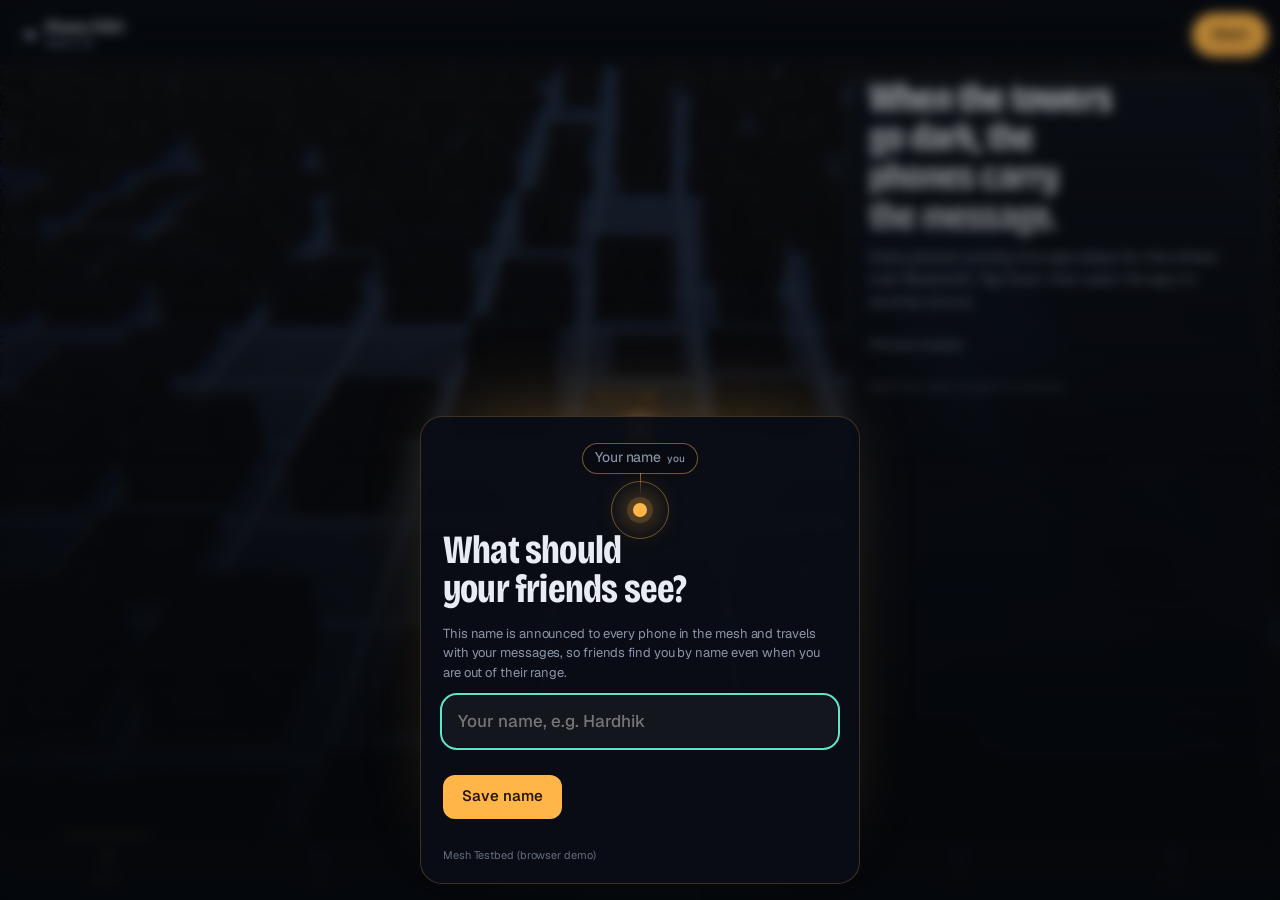
==== commit 7f27976f: "Use the logo on the loading screen and as the page icon" ====
--- a/app/src/main/assets/web/index.html
+++ b/app/src/main/assets/web/index.html
@@ -5,6 +5,7 @@
   <meta name="viewport" content="width=device-width, initial-scale=1, viewport-fit=cover, user-scalable=no">
   <meta name="color-scheme" content="dark">
   <title>Mesh Testbed</title>
+  <link rel="icon" href="logo.svg" type="image/svg+xml">
   <link rel="stylesheet" href="styles.css">
   <script type="importmap">{ "imports": { "three": "./vendor/three.module.min.js" } }</script>
   <script type="module" src="js/main.js"></script>
@@ -13,7 +14,12 @@
   <canvas id="world" aria-hidden="true"></canvas>
 
   <div class="boot" id="boot" aria-hidden="true">
-    <svg class="boot-mark" viewBox="0 0 64 64" width="56" height="56"><circle cx="32" cy="32" r="4"/><circle cx="32" cy="32" r="14"/><circle cx="32" cy="32" r="26"/></svg>
+    <svg class="boot-mark" viewBox="18 18 72 72" width="88" height="88" aria-hidden="true">
+      <path class="bm-tri" d="M54 28.5 L76.08 66.75 L31.92 66.75 Z"/><path class="bm-spoke" d="M54 54 L54 28.5 M54 54 L76.08 66.75 M54 54 L31.92 66.75"/>
+      <circle class="bm-ping" cx="54" cy="54" r="13.5"/><circle class="bm-ping bm-ping2" cx="54" cy="54" r="13.5"/>
+      <circle cx="54" cy="28.5" r="6" class="bm-node"/><circle cx="76.08" cy="66.75" r="6" class="bm-node"/><circle cx="31.92" cy="66.75" r="6" class="bm-node"/><circle class="bm-core" cx="54" cy="54" r="8.8"/>
+    </svg>
+    <b class="boot-name">Mesh Testbed</b>
     <p>Lighting up the mesh</p>
   </div>
 
--- a/app/src/main/assets/web/styles.css
+++ b/app/src/main/assets/web/styles.css
@@ -52,11 +52,15 @@
   background: var(--night); transition: opacity 0.9s var(--ease), visibility 0.9s;
 }
 .boot p { margin: 0; color: var(--muted); font-size: 13px; }
-.boot-mark { fill: none; stroke: var(--lantern); stroke-width: 1.5; }
-.boot-mark circle:nth-child(1) { fill: var(--lantern); stroke: none; }
-.boot-mark circle:nth-child(2) { animation: ping 1.6s var(--ease) infinite; transform-origin: 32px 32px; }
-.boot-mark circle:nth-child(3) { animation: ping 1.6s var(--ease) 0.4s infinite; transform-origin: 32px 32px; opacity: 0.5; }
-@keyframes ping { from { transform: scale(0.4); opacity: 1; } to { transform: scale(1); opacity: 0; } }
+.boot-name { margin-top: 18px; font: 700 30px/1 var(--display); font-stretch: 80%; letter-spacing: -0.01em; color: var(--text); }
+.boot-mark { overflow: visible; }
+.boot-mark .bm-tri { fill: none; stroke: var(--route); stroke-opacity: 0.38; stroke-width: 2.2; stroke-linejoin: round; }
+.boot-mark .bm-spoke { fill: none; stroke: var(--route); stroke-width: 3; stroke-linecap: round; }
+.boot-mark .bm-node { fill: var(--route); }
+.boot-mark .bm-core { fill: var(--lantern); filter: drop-shadow(0 0 6px var(--lantern)); }
+.boot-mark .bm-ping { fill: none; stroke: var(--lantern); stroke-width: 1.8; transform-origin: 54px 54px; animation: ping 1.8s var(--ease) infinite; }
+.boot-mark .bm-ping2 { animation-delay: 0.6s; }
+@keyframes ping { from { transform: scale(0.7); opacity: 0.9; } to { transform: scale(2.6); opacity: 0; } }
 body.ready .boot { opacity: 0; visibility: hidden; }
 
 /* ─── name tags over phones ─── */
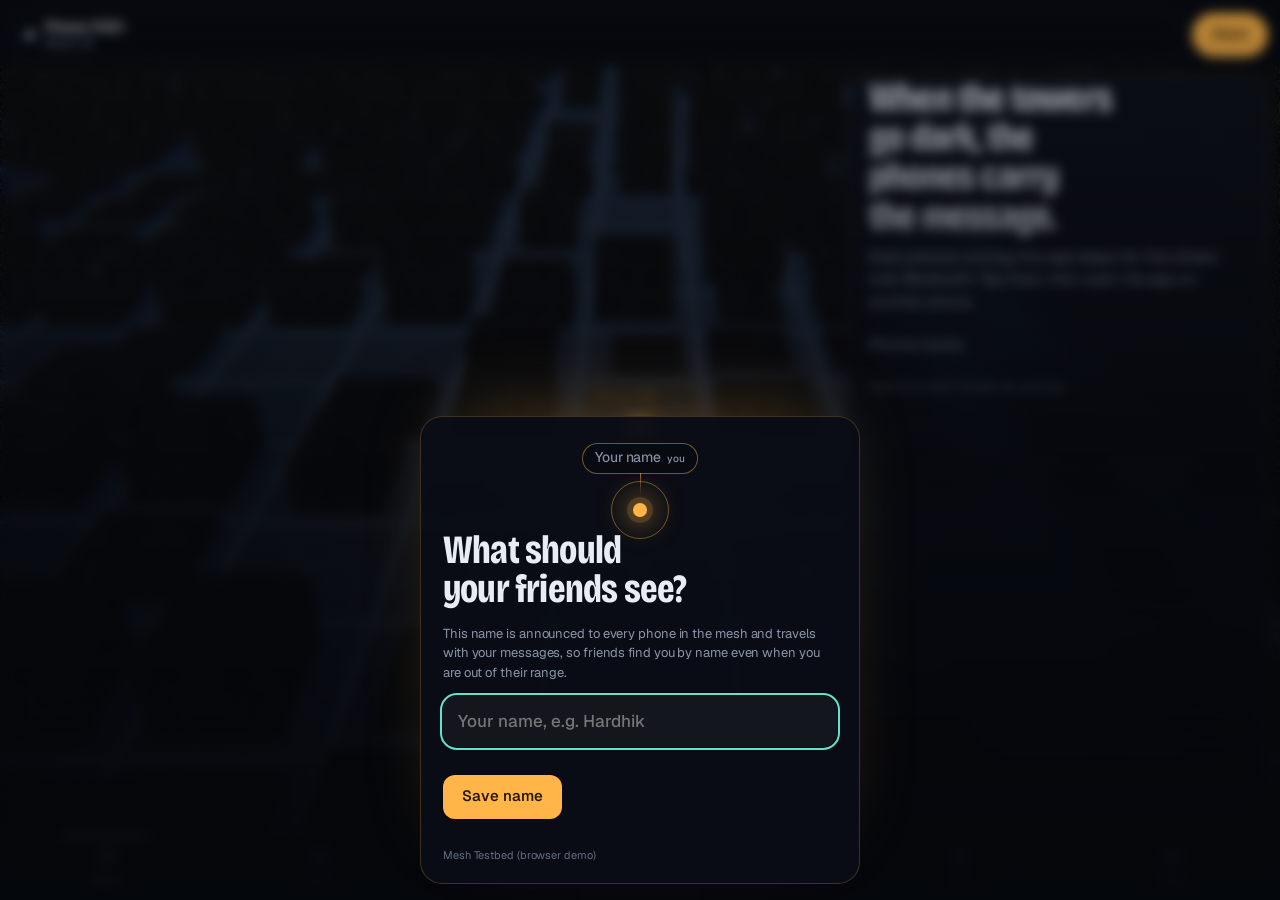
==== commit 3adbcab5: "UI: census on Mesh, forecast in Send, forecast vs actual on receipts, two new guide tests" ====
--- a/app/src/main/assets/web/index.html
+++ b/app/src/main/assets/web/index.html
@@ -42,6 +42,12 @@
       <div class="panel" data-panel="mesh">
         <h1 class="display">When the towers go dark, the phones carry the message.</h1>
         <p class="lede" id="mesh-lede">Every phone running this app relays for the others over Bluetooth. Start it on two or more phones to see them here.</p>
+        <div class="census" id="census" hidden>
+          <p class="census-line" id="census-people"></p>
+          <div class="census-dots" id="census-dots" aria-hidden="true"></div>
+          <p class="census-line census-sos" id="census-sos"></p>
+          <p class="census-note">Counted by passing a 32-byte summary from phone to phone. No list of phones is ever shared, and meeting the same phone twice never counts it twice.</p>
+        </div>
         <div class="inspector" id="inspector" hidden></div>
         <h2 class="h2">Phones nearby</h2>
         <ul class="list" id="neighbors"></ul>
@@ -58,6 +64,11 @@
           <div class="chips chips-far" id="dest-far"></div>
           <p class="hint" id="dest-empty"></p>
         </div>
+        <div class="forecast" id="forecast" hidden>
+          <div class="fc-head"><b id="fc-title"></b><span id="fc-p"></span></div>
+          <div class="fc-meter"><i id="fc-bar"></i></div>
+          <p id="fc-why"></p>
+        </div>
         <div class="compose">
           <textarea id="text" rows="2" maxlength="160" placeholder="Write a message"></textarea>
           <div class="compose-actions">
@@ -113,6 +124,7 @@
         <p class="progress" id="exp-progress"></p>
         <table class="results" id="results"></table>
         <p class="hint" id="frames"></p>
+        <p class="hint" id="fc-acc"></p>
         <div class="row-actions">
           <button class="btn" id="save" type="button">Save CSV</button>
           <button class="btn" id="share" type="button">Share CSV</button>
@@ -171,7 +183,7 @@
         <section class="g-sec" id="g-tests">
           <h3 class="g-h">Test plan</h3>
           <p>Run these in order with three to five phones. Tick each one off as it passes; the ticks stay on this phone.</p>
-          <div class="g-progress"><div class="g-progress-bar"><i id="g-bar"></i></div><span id="g-count">0 of 7 done</span><button class="btn-link" type="button" id="g-clear">Clear ticks</button></div>
+          <div class="g-progress"><div class="g-progress-bar"><i id="g-bar"></i></div><span id="g-count">0 of 9 done</span><button class="btn-link" type="button" id="g-clear">Clear ticks</button></div>
           <ol class="tests" id="g-test-list">
             <li class="test" data-test="t1">
               <h4>Same room, one hop</h4>
@@ -213,6 +225,20 @@
               <p class="need">4 to 5 phones in a chain</p>
               <dl><dt>Do</dt><dd>Tap Reset results on every phone. Set Learned route on every phone, then in Lab run 30 messages, one every 3 s. Repeat with Flooding on every phone.</dd>
               <dt>Pass when</dt><dd>Both rows of the results table are filled. Learned routing should send fewer frames for each delivered message.</dd></dl>
+              <label class="tick"><input type="checkbox"><span>Passed</span></label>
+            </li>
+            <li class="test" data-test="t8">
+              <h4>Count the whole mesh</h4>
+              <p class="need">The chain of 4 to 5 phones</p>
+              <dl><dt>Do</dt><dd>Open Mesh on the phone at one end of the chain and wait about a minute.</dd>
+              <dt>Pass when</dt><dd>It hears only one phone directly but says the mesh has all of them. Send an SOS from the far end: the SOS count goes up on every phone, and it shows as answered once it arrives.</dd></dl>
+              <label class="tick"><input type="checkbox"><span>Passed</span></label>
+            </li>
+            <li class="test" data-test="t9">
+              <h4>Check the forecast</h4>
+              <p class="need">Any layout, and the store-carry-forward walk</p>
+              <dl><dt>Do</dt><dd>In Send, pick a phone and read the forecast before sending. Do it in the same room, through the chain, and while the relay is away.</dd>
+              <dt>Pass when</dt><dd>Each receipt shows the forecast next to the real time, and Lab reports how many forecasts held. Walk the relay away and back a few times first, so the phone learns how long it usually stays away.</dd></dl>
               <label class="tick"><input type="checkbox"><span>Passed</span></label>
             </li>
             <li class="test" data-test="t7">
@@ -234,6 +260,8 @@
             <li><b>Send in the same room.</b> One hop, straight across.</li>
             <li><b>Block the far phone and send again.</b> The light visibly hops through the middle phone, and the receipt says 2 hops.</li>
             <li><b>Route.</b> Show what the phone has learned from each hop, and who it expects to meet next.</li>
+            <li><b>Census.</b> Back on Mesh, point out that the phone counts everyone in the mesh, including phones it cannot hear.</li>
+            <li><b>Forecast.</b> In Send, read the forecast aloud, send, and compare it with the receipt.</li>
             <li><b>Defend.</b> Make one phone the attacker and let the others cut it out.</li>
             <li><b>Lab.</b> Finish on the table comparing learned routing with flooding.</li>
           </ol>
@@ -250,7 +278,7 @@
 
         <section class="g-sec" id="g-auto">
           <h3 class="g-h">Automated tests</h3>
-          <p>Every build is checked before it is published. 24 scenarios run the real routing engine on virtual phones over a simulated Bluetooth radio: same-room delivery, chains of up to four phones, store-carry-forward, names reaching far phones, and an attacker being caught. The finished APK is then installed on an Android emulator, which checks the name screen, a restart, every chapter, and the page for crashes.</p>
+          <p>Every build is checked before it is published. 28 scenarios run the real routing engine on virtual phones over a simulated Bluetooth radio: same-room delivery, chains of up to four phones, store-carry-forward, names reaching far phones, the census counting a whole chain and its SOS calls, forecasts checked against real delivery times, and an attacker being caught. The finished APK is then installed on an Android emulator, which checks the name screen, a restart, every chapter, and the page for crashes.</p>
           <p class="hint">Results for each build are on the project's Actions page on GitHub.</p>
         </section>
       </div>
--- a/app/src/main/assets/web/styles.css
+++ b/app/src/main/assets/web/styles.css
@@ -388,3 +388,31 @@
 .faq summary::after { content: ""; position: absolute; right: 6px; top: 50%; width: 8px; height: 8px; border-right: 1.5px solid var(--muted); border-bottom: 1.5px solid var(--muted); transform: translateY(-70%) rotate(45deg); transition: transform 0.25s var(--ease); }
 .faq[open] summary::after { transform: translateY(-30%) rotate(-135deg); }
 .faq p { margin: 0 0 14px; font-size: 14px; }
+
+/* ─── survivor census ─── */
+.census { margin: 16px 0 4px; padding: 14px 16px 12px; border-radius: 18px; border: 1px solid var(--edge-2); background: rgba(7, 10, 16, 0.45); }
+.census-line { margin: 0; font-size: 15px; color: var(--text-2); }
+.census-line b { font: 650 22px/1 var(--display); font-stretch: 84%; color: var(--text); font-variant-numeric: tabular-nums; }
+.census-dots { display: flex; flex-wrap: wrap; gap: 6px; margin: 12px 0; }
+.census-dots i { width: 12px; height: 12px; border-radius: 50%; border: 1.5px solid rgba(94, 230, 200, 0.55); }
+.census-dots i.you { background: var(--lantern); border-color: var(--lantern); box-shadow: 0 0 10px var(--lantern); }
+.census-dots i.near { background: var(--route); border-color: var(--route); }
+.census-dots i.more { width: auto; height: 12px; border: 0; font: 600 11px/12px var(--sans); color: var(--muted); font-style: normal; }
+.census-sos { margin-top: 2px; }
+.census-sos b { color: var(--lantern); }
+.census-sos .wait { color: var(--hazard); font-weight: 600; }
+.census-note { margin: 10px 0 0; font-size: 12px; color: var(--muted); max-width: 52ch; }
+
+/* ─── delivery forecast ─── */
+.forecast { margin: 4px 0 12px; padding: 12px 14px; border-radius: 14px; border: 1px solid rgba(94, 230, 200, 0.28); background: rgba(94, 230, 200, 0.05); }
+.forecast.carry { border-color: rgba(255, 181, 71, 0.35); background: rgba(255, 181, 71, 0.05); }
+.forecast.none { border-color: var(--edge-2); background: none; }
+.fc-head { display: flex; justify-content: space-between; align-items: baseline; gap: 12px; }
+.fc-head b { font: 650 18px/1.15 var(--display); font-stretch: 86%; }
+.fc-head span { font-size: 13px; color: var(--text-2); font-variant-numeric: tabular-nums; white-space: nowrap; }
+.fc-meter { height: 4px; margin: 8px 0 8px; border-radius: 4px; background: rgba(255, 255, 255, 0.07); overflow: hidden; }
+.fc-meter i { display: block; height: 100%; width: 0; background: var(--route); border-radius: 4px; transition: width 0.5s var(--ease); }
+.forecast.carry .fc-meter i { background: var(--lantern); }
+.forecast p { margin: 0; font-size: 13px; color: var(--muted); max-width: 56ch; }
+.msg .fc { display: block; font-size: 11px; color: var(--muted); }
+.msg .fc.held { color: var(--route); }
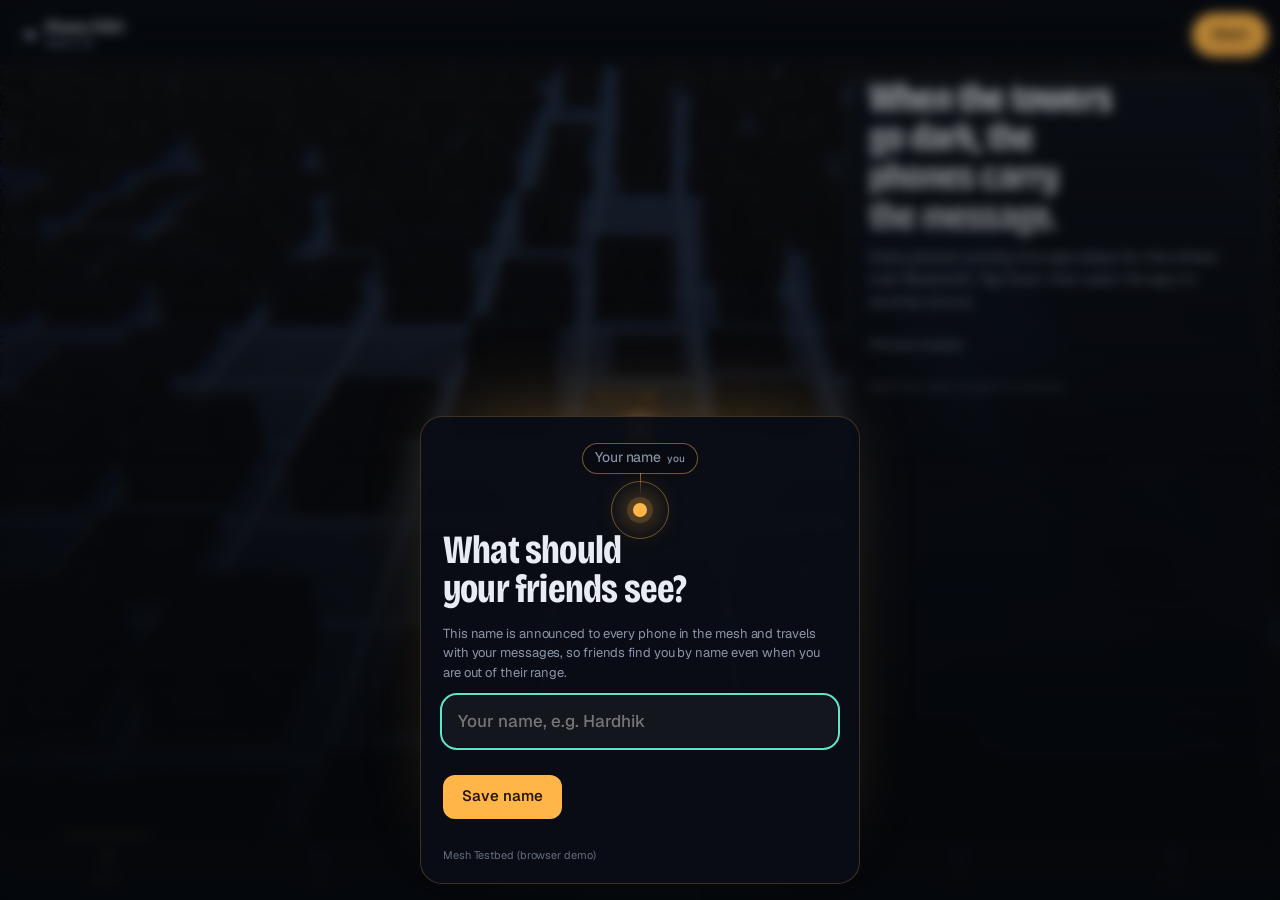
==== commit 1be8c317: "UI: Long Range switch in Route, badge on far phones, new field-guide test" ====
--- a/app/src/main/assets/web/index.html
+++ b/app/src/main/assets/web/index.html
@@ -87,6 +87,7 @@
           <button type="button" role="radio" data-mode="F">Flooding</button>
         </div>
         <p class="hint" id="mode-hint"></p>
+        <label class="row-switch"><span><b>Bluetooth 5 Long Range</b><small id="lr-sub">Reaches about twice as far for distant phones, at a slower speed</small></span><input type="checkbox" id="longrange"></label>
         <label class="row-switch"><span><b>Emergency triage</b><small>Detects SOS texts, shrinks them, sends two copies first</small></span><input type="checkbox" id="triage"></label>
         <div class="range">
           <div class="range-head"><b>Range limit</b><output id="range-out"></output></div>
@@ -183,7 +184,7 @@
         <section class="g-sec" id="g-tests">
           <h3 class="g-h">Test plan</h3>
           <p>Run these in order with three to five phones. Tick each one off as it passes; the ticks stay on this phone.</p>
-          <div class="g-progress"><div class="g-progress-bar"><i id="g-bar"></i></div><span id="g-count">0 of 9 done</span><button class="btn-link" type="button" id="g-clear">Clear ticks</button></div>
+          <div class="g-progress"><div class="g-progress-bar"><i id="g-bar"></i></div><span id="g-count">0 of 10 done</span><button class="btn-link" type="button" id="g-clear">Clear ticks</button></div>
           <ol class="tests" id="g-test-list">
             <li class="test" data-test="t1">
               <h4>Same room, one hop</h4>
@@ -239,6 +240,13 @@
               <p class="need">Any layout, and the store-carry-forward walk</p>
               <dl><dt>Do</dt><dd>In Send, pick a phone and read the forecast before sending. Do it in the same room, through the chain, and while the relay is away.</dd>
               <dt>Pass when</dt><dd>Each receipt shows the forecast next to the real time, and Lab reports how many forecasts held. Walk the relay away and back a few times first, so the phone learns how long it usually stays away.</dd></dl>
+              <label class="tick"><input type="checkbox"><span>Passed</span></label>
+            </li>
+            <li class="test" data-test="t10">
+              <h4>Reach further with Long Range</h4>
+              <p class="need">2 phones that show Long Range as supported in Route</p>
+              <dl><dt>Do</dt><dd>Walk the phones apart, in a corridor or outdoors, until one disappears from Mesh with Long Range off. Switch Long Range on in Route on both phones and wait 15 seconds.</dd>
+              <dt>Pass when</dt><dd>The phone comes back with a <q>Long Range</q> badge and a message to it is delivered in 1 hop. Note both distances for the report.</dd></dl>
               <label class="tick"><input type="checkbox"><span>Passed</span></label>
             </li>
             <li class="test" data-test="t7">
@@ -278,7 +286,7 @@
 
         <section class="g-sec" id="g-auto">
           <h3 class="g-h">Automated tests</h3>
-          <p>Every build is checked before it is published. 28 scenarios run the real routing engine on virtual phones over a simulated Bluetooth radio: same-room delivery, chains of up to four phones, store-carry-forward, names reaching far phones, the census counting a whole chain and its SOS calls, forecasts checked against real delivery times, and an attacker being caught. The finished APK is then installed on an Android emulator, which checks the name screen, a restart, every chapter, and the page for crashes.</p>
+          <p>Every build is checked before it is published. 34 scenarios run the real routing engine on virtual phones over a simulated Bluetooth radio: same-room delivery, chains of up to four phones, store-carry-forward, names reaching far phones, the census counting a whole chain and its SOS calls, forecasts checked against real delivery times, Bluetooth 5 Long Range joining phones that normal Bluetooth cannot reach, and an attacker being caught. The finished APK is then installed on an Android emulator, which checks the name screen, a restart, every chapter, and the page for crashes.</p>
           <p class="hint">Results for each build are on the project's Actions page on GitHub.</p>
         </section>
       </div>
